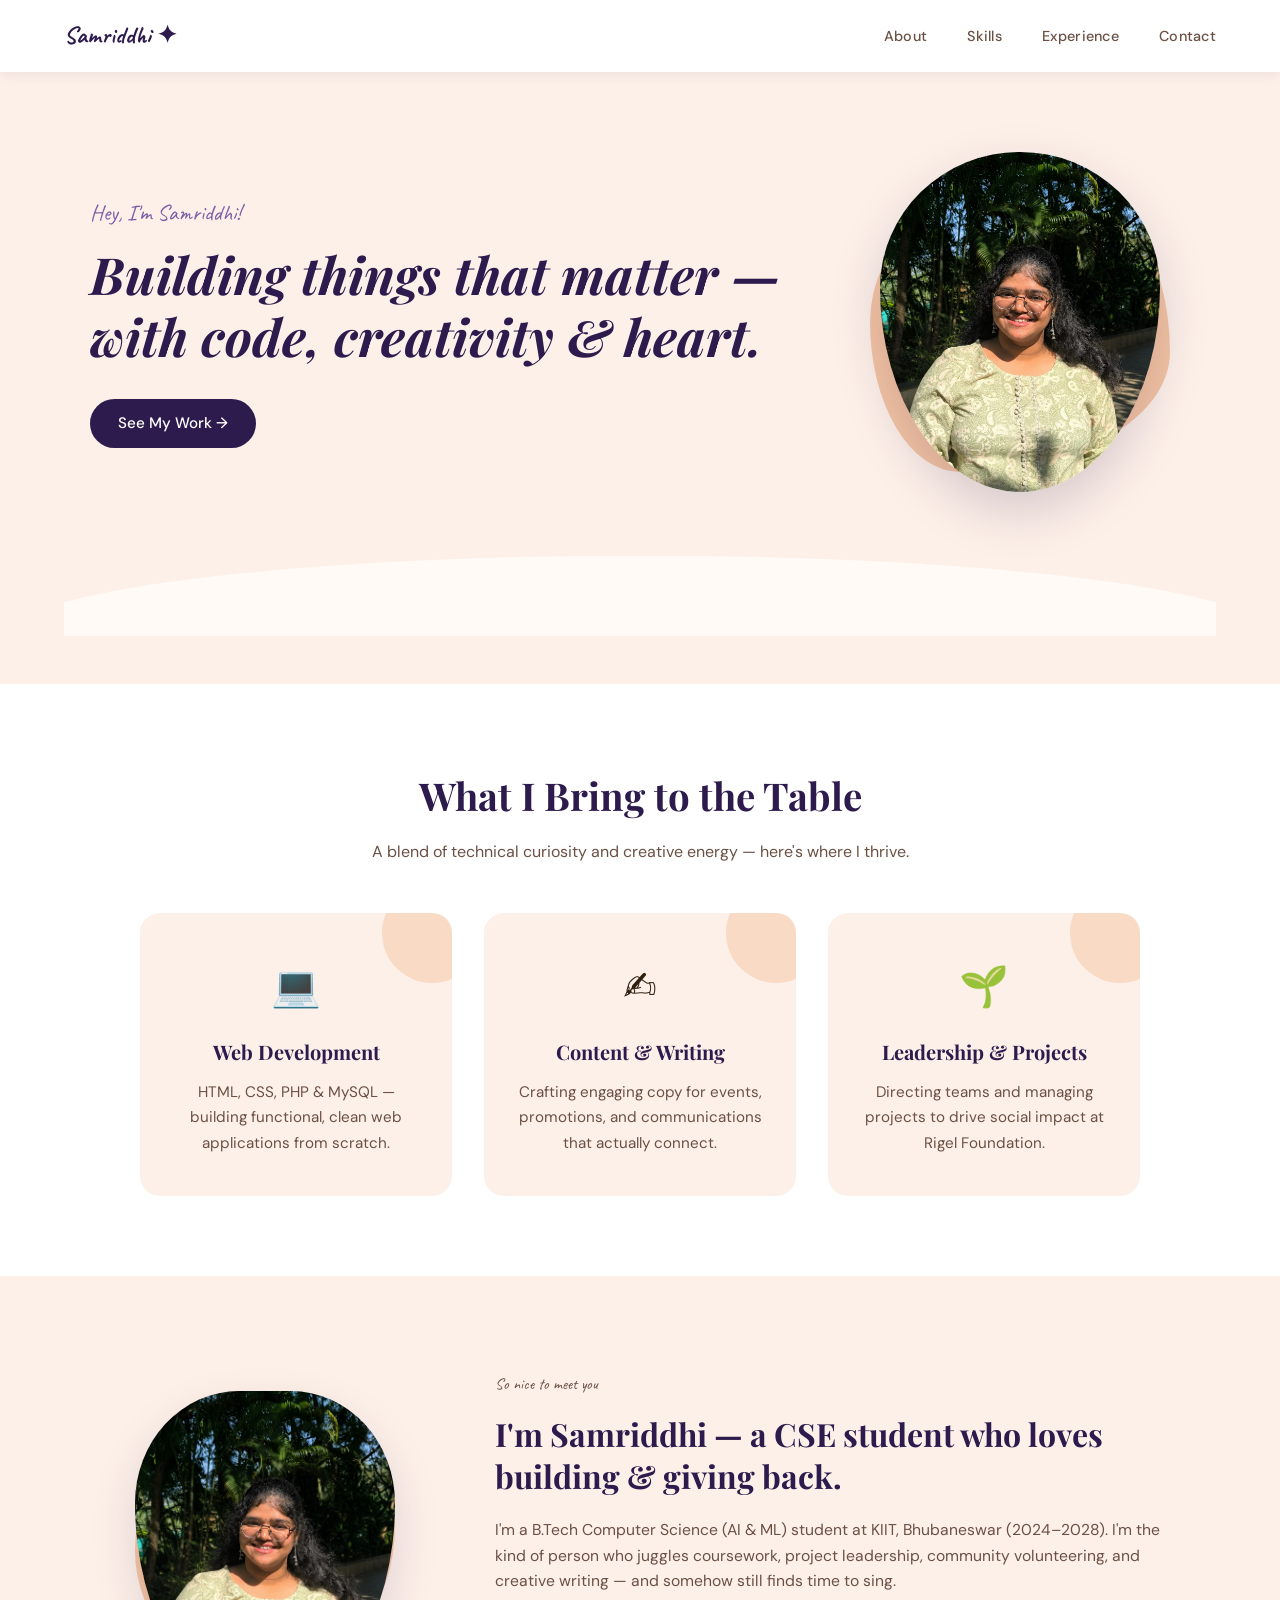
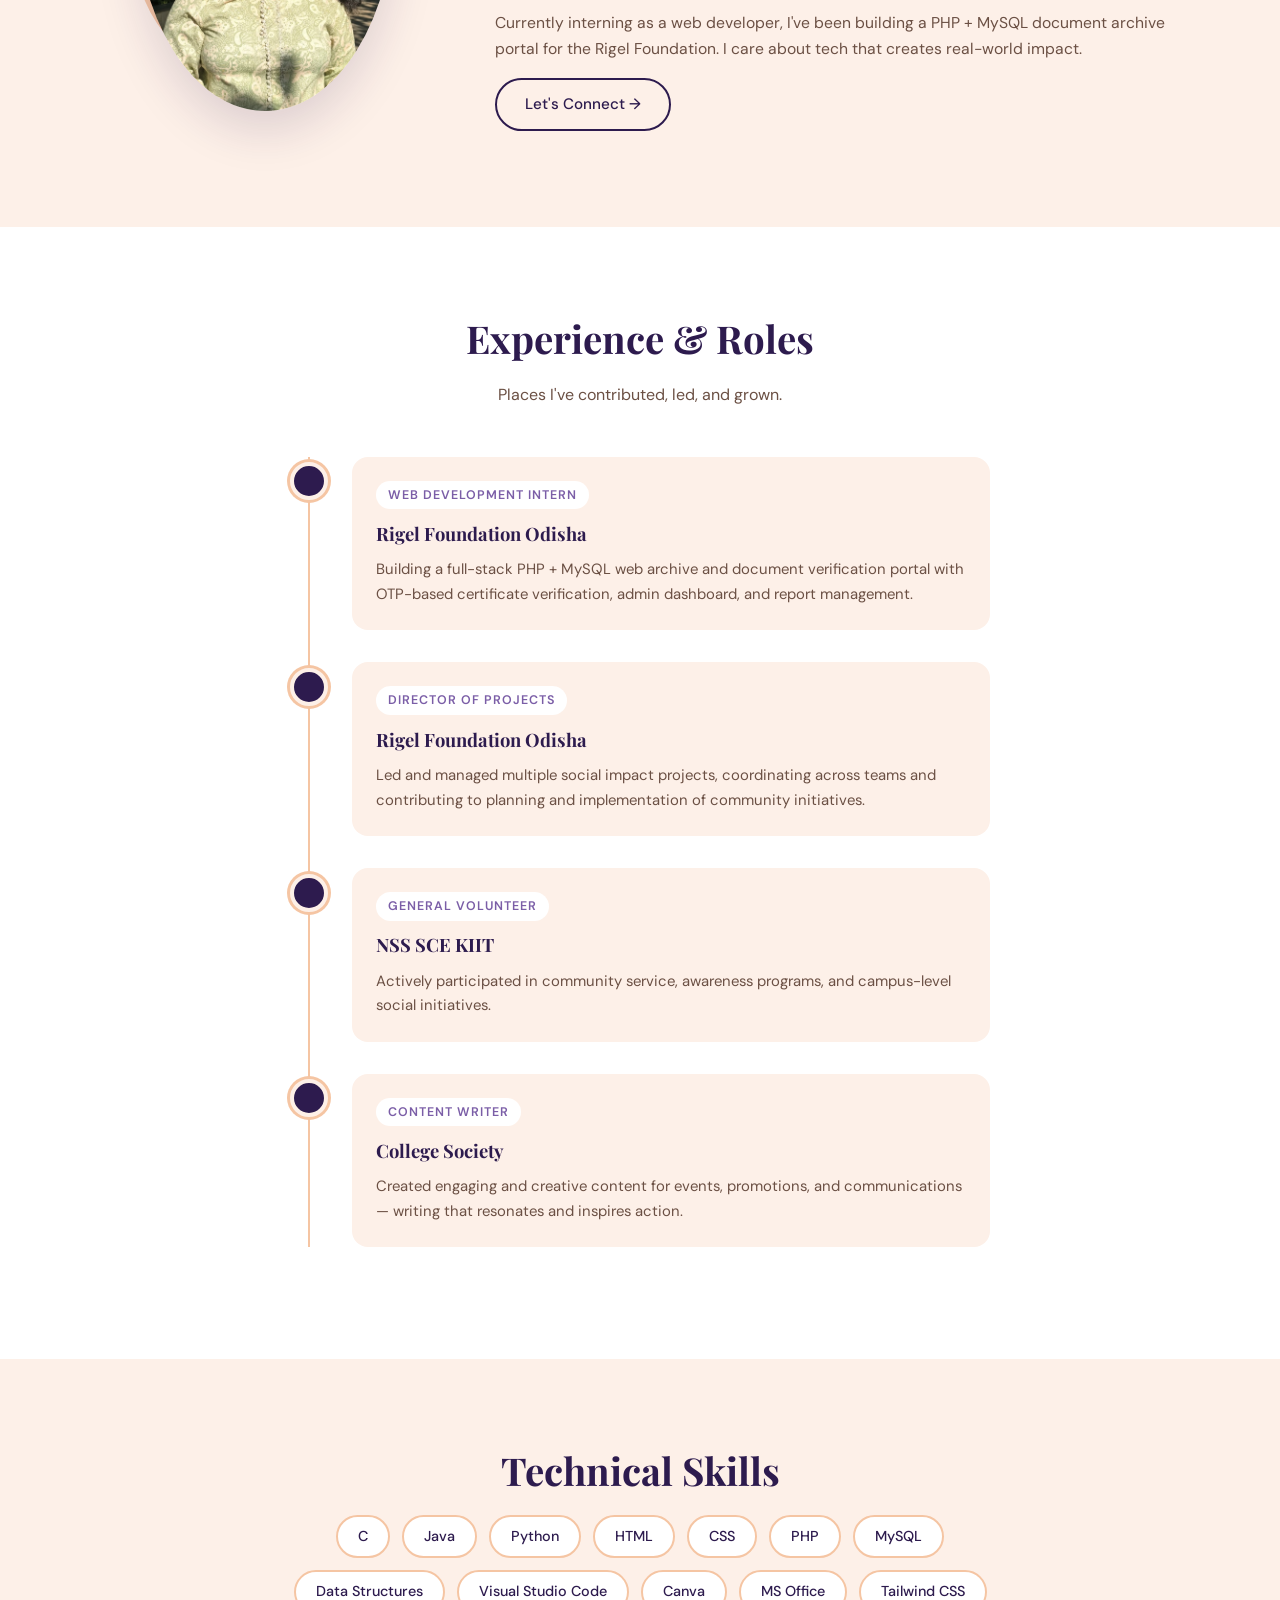
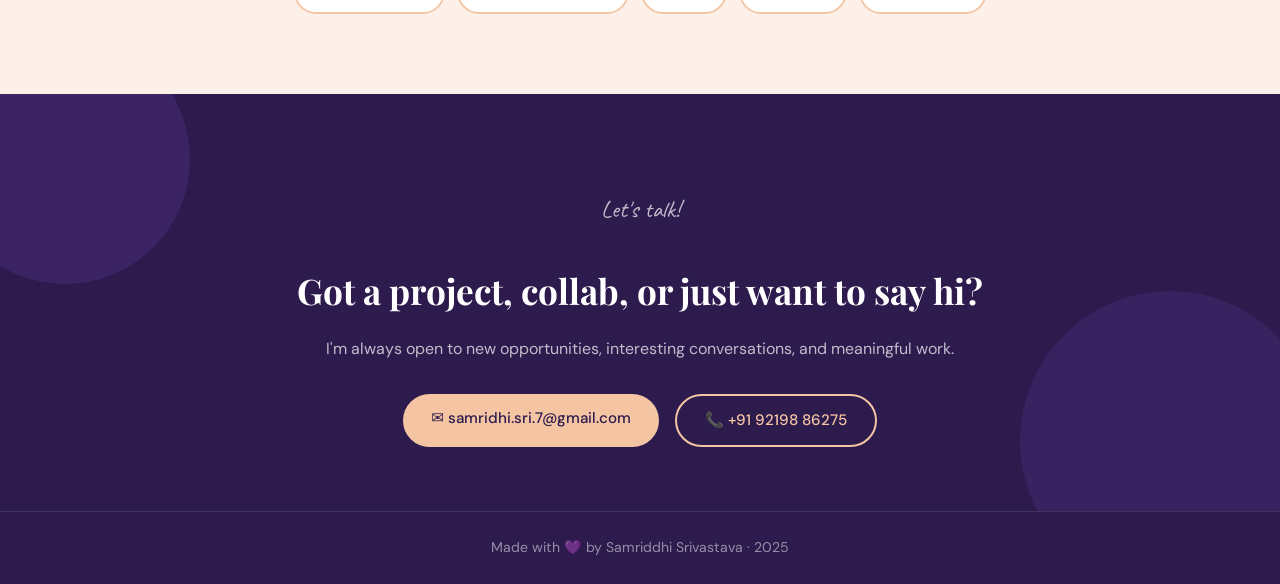
==== index.html @ c571f416 "Initial commit" ====
<!DOCTYPE html>
<html lang="en">
<head>
  <meta charset="UTF-8" />
  <meta name="viewport" content="width=device-width, initial-scale=1.0" />
  <title>Samriddhi Srivastava — Portfolio</title>
  <link rel="stylesheet" href="style.css" />
  <link href="https://fonts.googleapis.com/css2?family=Playfair+Display:ital,wght@0,400;0,700;1,400&family=DM+Sans:wght@300;400;500&family=Caveat:wght@500;700&display=swap" rel="stylesheet" />
</head>
<body>

  <!-- NAV -->
  <nav class="nav">
    <div class="nav-logo">Samriddhi ✦</div>
    <ul class="nav-links">
      <li><a href="#about">About</a></li>
      <li><a href="#skills">Skills</a></li>
      <li><a href="#work">Experience</a></li>
      <li><a href="#contact">Contact</a></li>
    </ul>
  </nav>

  <!-- HERO -->
  <section class="hero">
    <div class="hero-wave-top"></div>
    <div class="hero-content">
      <div class="hero-text">
        <p class="hero-eyebrow">Hey, I'm Samriddhi!</p>
        <h1 class="hero-headline">Building things that matter — with code, creativity & heart.</h1>
        <a href="#work" class="btn-primary">See My Work →</a>
      </div>
      <div class="hero-photo-wrap">
        <div class="hero-blob"></div>
        <img src="public/samriddhi.jpg" alt="Samriddhi Srivastava" class="hero-photo" />
      </div>
    </div>
    <div class="hero-wave-bottom"></div>
  </section>

  <!-- WHAT I DO -->
  <section class="services" id="skills">
    <h2 class="section-title">What I Bring to the Table</h2>
    <p class="section-sub">A blend of technical curiosity and creative energy — here's where I thrive.</p>
    <div class="cards">
      <div class="card">
        <div class="card-icon">💻</div>
        <h3>Web Development</h3>
        <p>HTML, CSS, PHP & MySQL — building functional, clean web applications from scratch.</p>
      </div>
      <div class="card">
        <div class="card-icon">✍️</div>
        <h3>Content & Writing</h3>
        <p>Crafting engaging copy for events, promotions, and communications that actually connect.</p>
      </div>
      <div class="card">
        <div class="card-icon">🌱</div>
        <h3>Leadership & Projects</h3>
        <p>Directing teams and managing projects to drive social impact at Rigel Foundation.</p>
      </div>
    </div>
  </section>

  <!-- ABOUT / MEET ME -->
  <section class="about" id="about">
    <div class="about-inner">
      <div class="about-img-wrap">
        <img src="public/samriddhi.jpg" alt="Samriddhi" class="about-img" />
        <div class="about-blob-deco"></div>
      </div>
      <div class="about-text">
        <p class="about-eyebrow">So nice to meet you</p>
        <h2>I'm Samriddhi — a CSE student who loves building & giving back.</h2>
        <p>I'm a B.Tech Computer Science (AI & ML) student at KIIT, Bhubaneswar (2024–2028). I'm the kind of person who juggles coursework, project leadership, community volunteering, and creative writing — and somehow still finds time to sing.</p>
        <p>Currently interning as a web developer, I've been building a PHP + MySQL document archive portal for the Rigel Foundation. I care about tech that creates real-world impact.</p>
        <a href="mailto:samridhi.sri.7@gmail.com" class="btn-secondary">Let's Connect →</a>
      </div>
    </div>
  </section>

  <!-- EXPERIENCE / WORK -->
  <section class="work" id="work">
    <h2 class="section-title">Experience & Roles</h2>
    <p class="section-sub">Places I've contributed, led, and grown.</p>
    <div class="timeline">

      <div class="tl-item">
        <div class="tl-dot"></div>
        <div class="tl-card">
          <span class="tl-tag">Web Development Intern</span>
          <h3>Rigel Foundation Odisha</h3>
          <p>Building a full-stack PHP + MySQL web archive and document verification portal with OTP-based certificate verification, admin dashboard, and report management.</p>
        </div>
      </div>

      <div class="tl-item">
        <div class="tl-dot"></div>
        <div class="tl-card">
          <span class="tl-tag">Director of Projects</span>
          <h3>Rigel Foundation Odisha</h3>
          <p>Led and managed multiple social impact projects, coordinating across teams and contributing to planning and implementation of community initiatives.</p>
        </div>
      </div>

      <div class="tl-item">
        <div class="tl-dot"></div>
        <div class="tl-card">
          <span class="tl-tag">General Volunteer</span>
          <h3>NSS SCE KIIT</h3>
          <p>Actively participated in community service, awareness programs, and campus-level social initiatives.</p>
        </div>
      </div>

      <div class="tl-item">
        <div class="tl-dot"></div>
        <div class="tl-card">
          <span class="tl-tag">Content Writer</span>
          <h3>College Society</h3>
          <p>Created engaging and creative content for events, promotions, and communications — writing that resonates and inspires action.</p>
        </div>
      </div>

    </div>
  </section>

  <!-- SKILLS GRID -->
  <section class="skillgrid">
    <h2 class="section-title">Technical Skills</h2>
    <div class="skill-pills">
      <span class="pill">C</span>
      <span class="pill">Java</span>
      <span class="pill">Python</span>
      <span class="pill">HTML</span>
      <span class="pill">CSS</span>
      <span class="pill">PHP</span>
      <span class="pill">MySQL</span>
      <span class="pill">Data Structures</span>
      <span class="pill">Visual Studio Code</span>
      <span class="pill">Canva</span>
      <span class="pill">MS Office</span>
      <span class="pill">Tailwind CSS</span>
    </div>
  </section>

  <!-- CONTACT -->
  <section class="contact" id="contact">
    <div class="contact-inner">
      <p class="contact-eyebrow">Let's talk!</p>
      <h2>Got a project, collab, or just want to say hi?</h2>
      <p>I'm always open to new opportunities, interesting conversations, and meaningful work.</p>
      <div class="contact-links">
        <a href="mailto:samridhi.sri.7@gmail.com" class="btn-primary">✉️ samridhi.sri.7@gmail.com</a>
        <a href="tel:+919219886275" class="btn-secondary">📞 +91 92198 86275</a>
      </div>
    </div>
    <div class="contact-wave"></div>
  </section>

  <!-- FOOTER -->
  <footer class="footer">
    <p>Made with 💜 by Samriddhi Srivastava · 2025</p>
  </footer>

  <script src="script.js"></script>
</body>
</html>
---- style.css ----
/* ===== RESET & BASE ===== */
*, *::before, *::after { box-sizing: border-box; margin: 0; padding: 0; }

:root {
  --peach: #f5c5a3;
  --peach-light: #fdf0e8;
  --peach-mid: #f0b48a;
  --purple: #2d1b4e;
  --purple-mid: #4a2d7a;
  --purple-light: #7b5ea7;
  --cream: #fffaf5;
  --text: #2e1f0f;
  --text-light: #6b5044;
  --white: #ffffff;

  --font-display: 'Playfair Display', Georgia, serif;
  --font-body: 'DM Sans', system-ui, sans-serif;
  --font-hand: 'Caveat', cursive;
}

html { scroll-behavior: smooth; }

body {
  font-family: var(--font-body);
  background: var(--cream);
  color: var(--text);
  line-height: 1.65;
  overflow-x: hidden;
}

img { max-width: 100%; display: block; }
a { text-decoration: none; }

/* ===== BUTTONS ===== */
.btn-primary {
  display: inline-block;
  background: var(--purple);
  color: var(--white);
  padding: 0.75rem 1.75rem;
  border-radius: 50px;
  font-family: var(--font-body);
  font-weight: 500;
  font-size: 0.95rem;
  transition: background 0.2s, transform 0.2s;
}
.btn-primary:hover { background: var(--purple-mid); transform: translateY(-2px); }

.btn-secondary {
  display: inline-block;
  background: transparent;
  color: var(--purple);
  padding: 0.75rem 1.75rem;
  border-radius: 50px;
  border: 2px solid var(--purple);
  font-family: var(--font-body);
  font-weight: 500;
  font-size: 0.95rem;
  transition: all 0.2s;
}
.btn-secondary:hover { background: var(--purple); color: var(--white); transform: translateY(-2px); }

/* ===== NAV ===== */
.nav {
  position: sticky;
  top: 0;
  z-index: 100;
  display: flex;
  justify-content: space-between;
  align-items: center;
  padding: 1rem 5%;
  background: var(--white);
  box-shadow: 0 2px 12px rgba(45,27,78,0.08);
}
.nav-logo {
  font-family: var(--font-hand);
  font-size: 1.5rem;
  color: var(--purple);
  font-weight: 700;
}
.nav-links {
  list-style: none;
  display: flex;
  gap: 2.5rem;
}
.nav-links a {
  font-size: 0.9rem;
  color: var(--text-light);
  font-weight: 500;
  letter-spacing: 0.02em;
  transition: color 0.2s;
}
.nav-links a:hover { color: var(--purple); }

/* ===== HERO ===== */
.hero {
  background: var(--peach-light);
  position: relative;
  padding: 5rem 5% 3rem;
  overflow: hidden;
}

.hero-content {
  display: flex;
  align-items: center;
  gap: 4rem;
  max-width: 1100px;
  margin: 0 auto;
}

.hero-text { flex: 1; }

.hero-eyebrow {
  font-family: var(--font-hand);
  font-size: 1.4rem;
  color: var(--purple-light);
  margin-bottom: 0.75rem;
}

.hero-headline {
  font-family: var(--font-display);
  font-size: clamp(2rem, 4vw, 3.2rem);
  color: var(--purple);
  line-height: 1.2;
  margin-bottom: 2rem;
  font-style: italic;
}

.hero-photo-wrap {
  flex: 0 0 340px;
  position: relative;
  display: flex;
  justify-content: center;
}

.hero-blob {
  position: absolute;
  width: 300px;
  height: 300px;
  background: var(--peach);
  border-radius: 60% 40% 70% 30% / 50% 60% 40% 50%;
  top: 50%;
  left: 50%;
  transform: translate(-50%, -50%);
  z-index: 0;
  animation: blobmorphhero 8s ease-in-out infinite;
}

@keyframes blobmorphhero {
  0%, 100% { border-radius: 60% 40% 70% 30% / 50% 60% 40% 50%; }
  50% { border-radius: 40% 60% 30% 70% / 60% 40% 60% 40%; }
}

.hero-photo {
  width: 280px;
  height: 340px;
  object-fit: cover;
  object-position: top;
  border-radius: 50% 50% 50% 50% / 40% 40% 60% 60%;
  position: relative;
  z-index: 1;
  box-shadow: 0 20px 50px rgba(45,27,78,0.18);
}

/* wave divider */
.hero-wave-bottom {
  margin-top: 4rem;
  height: 80px;
  background: var(--cream);
  clip-path: ellipse(55% 100% at 50% 100%);
}

/* ===== SECTION SHARED ===== */
.section-title {
  font-family: var(--font-display);
  font-size: clamp(1.6rem, 3vw, 2.4rem);
  color: var(--purple);
  text-align: center;
  margin-bottom: 0.75rem;
}
.section-sub {
  text-align: center;
  color: var(--text-light);
  font-size: 1rem;
  margin-bottom: 3rem;
  max-width: 540px;
  margin-left: auto;
  margin-right: auto;
}

/* ===== SERVICES (WHAT I DO) ===== */
.services {
  padding: 5rem 5%;
  background: var(--white);
}

.cards {
  display: grid;
  grid-template-columns: repeat(auto-fit, minmax(260px, 1fr));
  gap: 2rem;
  max-width: 1000px;
  margin: 0 auto;
}

.card {
  background: var(--peach-light);
  border-radius: 20px;
  padding: 2.5rem 2rem;
  text-align: center;
  transition: transform 0.25s, box-shadow 0.25s;
  position: relative;
  overflow: hidden;
}
.card::before {
  content: '';
  position: absolute;
  top: -30px; right: -30px;
  width: 100px; height: 100px;
  background: var(--peach);
  border-radius: 50%;
  opacity: 0.5;
}
.card:hover { transform: translateY(-6px); box-shadow: 0 16px 40px rgba(245,197,163,0.5); }

.card-icon { font-size: 2.5rem; margin-bottom: 1rem; }

.card h3 {
  font-family: var(--font-display);
  font-size: 1.25rem;
  color: var(--purple);
  margin-bottom: 0.75rem;
}

.card p { color: var(--text-light); font-size: 0.95rem; }

/* ===== ABOUT ===== */
.about {
  background: var(--peach-light);
  padding: 6rem 5%;
}

.about-inner {
  display: flex;
  align-items: center;
  gap: 5rem;
  max-width: 1050px;
  margin: 0 auto;
}

.about-img-wrap {
  flex: 0 0 300px;
  position: relative;
}

.about-blob-deco {
  position: absolute;
  width: 260px;
  height: 260px;
  background: var(--peach);
  border-radius: 40% 60% 50% 50% / 50% 40% 60% 50%;
  top: 50%;
  left: 50%;
  transform: translate(-50%, -50%);
  z-index: 0;
}

.about-img {
  width: 260px;
  height: 320px;
  object-fit: cover;
  object-position: top;
  border-radius: 40% 40% 50% 50% / 35% 35% 65% 65%;
  position: relative;
  z-index: 1;
  box-shadow: 0 20px 45px rgba(45,27,78,0.15);
  margin: 0 auto;
}

.about-text { flex: 1; }

.about-eyebrow {
  font-family: var(--font-hand);
  font-size: 1.3rem;
  color: var(--purple-light);
  margin-bottom: 0.5rem;
  display: block;
}

.about-text h2 {
  font-family: var(--font-display);
  font-size: clamp(1.4rem, 2.5vw, 2rem);
  color: var(--purple);
  margin-bottom: 1.25rem;
  line-height: 1.3;
}

.about-text p {
  color: var(--text-light);
  margin-bottom: 1rem;
  font-size: 0.98rem;
}

/* ===== WORK / TIMELINE ===== */
.work {
  padding: 5rem 5%;
  background: var(--white);
}

.timeline {
  max-width: 700px;
  margin: 0 auto;
  position: relative;
}

.timeline::before {
  content: '';
  position: absolute;
  left: 18px;
  top: 0; bottom: 0;
  width: 2px;
  background: var(--peach);
}

.tl-item {
  display: flex;
  gap: 1.5rem;
  margin-bottom: 2rem;
  position: relative;
}

.tl-dot {
  flex: 0 0 38px;
  height: 38px;
  border-radius: 50%;
  background: var(--purple);
  border: 4px solid var(--peach-light);
  box-shadow: 0 0 0 3px var(--peach);
  z-index: 1;
  margin-top: 0.35rem;
}

.tl-card {
  background: var(--peach-light);
  border-radius: 16px;
  padding: 1.5rem;
  flex: 1;
  transition: transform 0.2s;
}
.tl-card:hover { transform: translateX(4px); }

.tl-tag {
  font-size: 0.78rem;
  font-weight: 600;
  letter-spacing: 0.08em;
  text-transform: uppercase;
  color: var(--purple-light);
  background: var(--white);
  padding: 0.25rem 0.75rem;
  border-radius: 20px;
  display: inline-block;
  margin-bottom: 0.6rem;
}

.tl-card h3 {
  font-family: var(--font-display);
  font-size: 1.15rem;
  color: var(--purple);
  margin-bottom: 0.5rem;
}

.tl-card p { color: var(--text-light); font-size: 0.93rem; }

/* ===== SKILL PILLS ===== */
.skillgrid {
  background: var(--peach-light);
  padding: 5rem 5%;
  text-align: center;
}

.skill-pills {
  display: flex;
  flex-wrap: wrap;
  gap: 0.75rem;
  justify-content: center;
  max-width: 700px;
  margin: 0 auto;
}

.pill {
  background: var(--white);
  color: var(--purple);
  border: 2px solid var(--peach);
  border-radius: 50px;
  padding: 0.5rem 1.25rem;
  font-size: 0.9rem;
  font-weight: 500;
  transition: all 0.2s;
}
.pill:hover {
  background: var(--purple);
  color: var(--white);
  border-color: var(--purple);
  transform: translateY(-2px);
}

/* ===== CONTACT ===== */
.contact {
  background: var(--purple);
  padding: 6rem 5% 4rem;
  text-align: center;
  position: relative;
  overflow: hidden;
}

.contact::before {
  content: '';
  position: absolute;
  top: -60px; left: -60px;
  width: 250px; height: 250px;
  background: var(--purple-mid);
  border-radius: 50%;
  opacity: 0.5;
}

.contact::after {
  content: '';
  position: absolute;
  bottom: -80px; right: -40px;
  width: 300px; height: 300px;
  background: var(--purple-mid);
  border-radius: 50%;
  opacity: 0.4;
}

.contact-inner { position: relative; z-index: 1; }

.contact-eyebrow {
  font-family: var(--font-hand);
  font-size: 1.5rem;
  color: var(--peach);
  margin-bottom: 0.5rem;
}

.contact h2 {
  font-family: var(--font-display);
  font-size: clamp(1.5rem, 3vw, 2.2rem);
  color: var(--white);
  margin-bottom: 1rem;
}

.contact p { color: rgba(255,255,255,0.7); margin-bottom: 2rem; }

.contact-links {
  display: flex;
  gap: 1rem;
  justify-content: center;
  flex-wrap: wrap;
}

.contact .btn-primary {
  background: var(--peach);
  color: var(--purple);
}
.contact .btn-primary:hover { background: var(--white); }

.contact .btn-secondary {
  border-color: var(--peach);
  color: var(--peach);
}
.contact .btn-secondary:hover { background: var(--peach); color: var(--purple); }

/* ===== FOOTER ===== */
.footer {
  background: var(--purple);
  padding: 1.5rem;
  text-align: center;
  border-top: 1px solid rgba(255,255,255,0.1);
}
.footer p {
  color: rgba(255,255,255,0.5);
  font-size: 0.88rem;
}

/* ===== RESPONSIVE ===== */
@media (max-width: 768px) {
  .hero-content { flex-direction: column-reverse; gap: 2rem; text-align: center; }
  .hero-photo-wrap { flex: unset; }
  .about-inner { flex-direction: column; gap: 2rem; text-align: center; }
  .about-img-wrap { margin: 0 auto; }
  .nav-links { gap: 1.25rem; }
  .timeline::before { left: 14px; }
  .tl-dot { flex: 0 0 30px; height: 30px; }
}

@media (max-width: 500px) {
  .nav-links { display: none; }
  .hero-photo { width: 220px; height: 270px; }
  .hero-blob { width: 240px; height: 240px; }
}

/* ===== FADE IN ON SCROLL ===== */
.fade-in {
  opacity: 0;
  transform: translateY(24px);
  transition: opacity 0.6s ease, transform 0.6s ease;
}
.fade-in.visible {
  opacity: 1;
  transform: translateY(0);
}
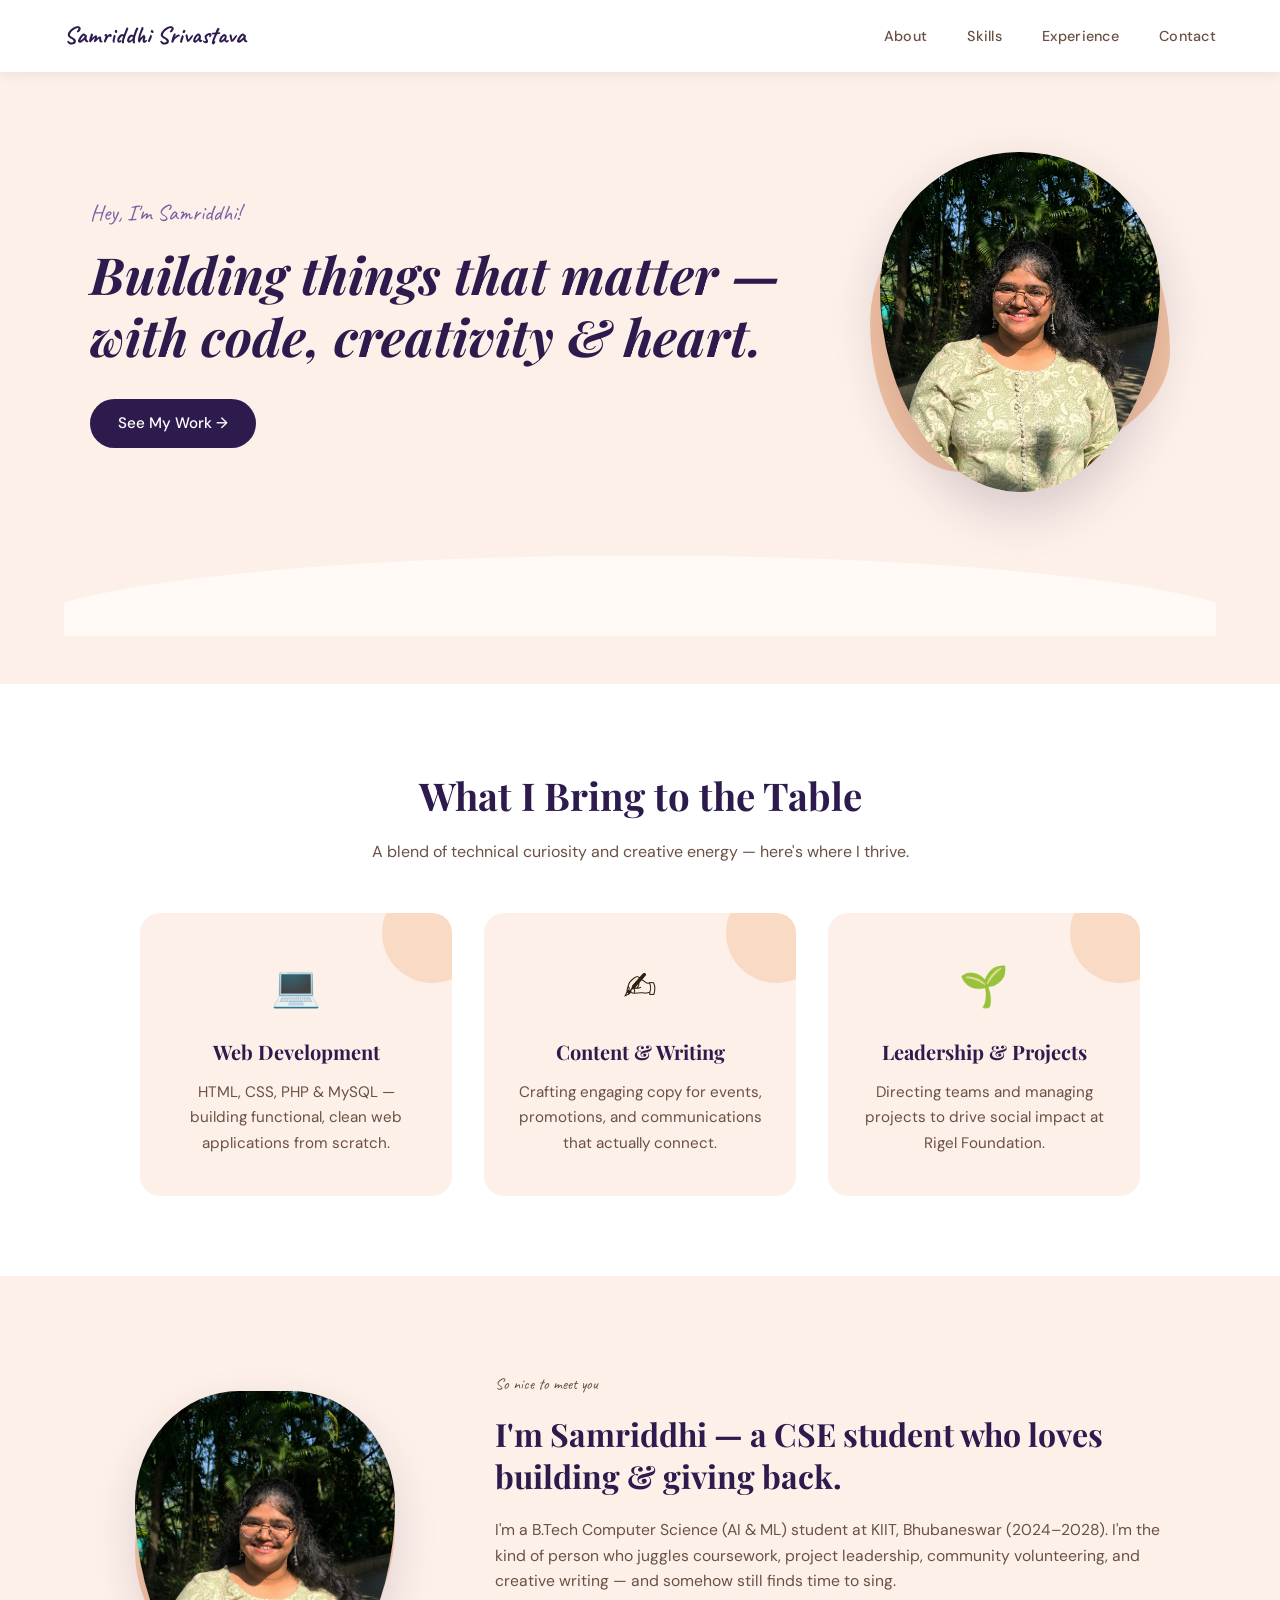
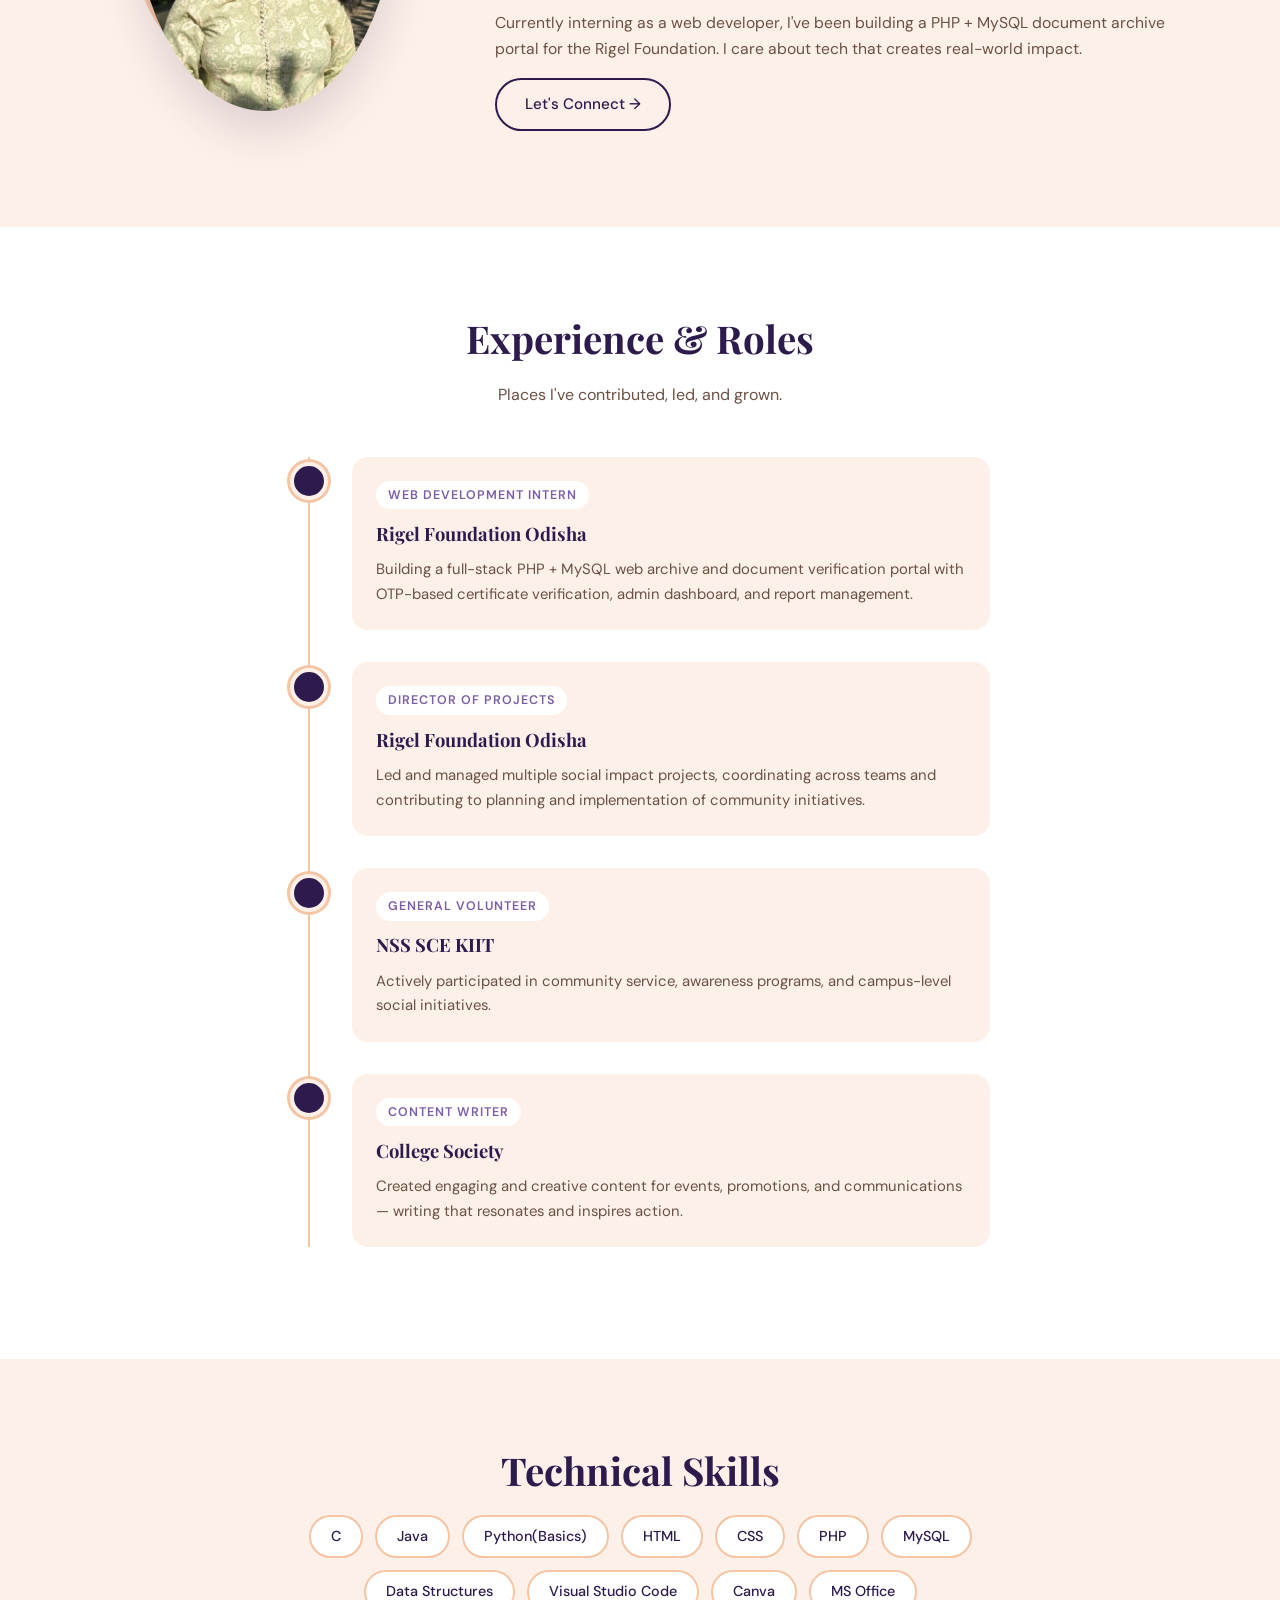
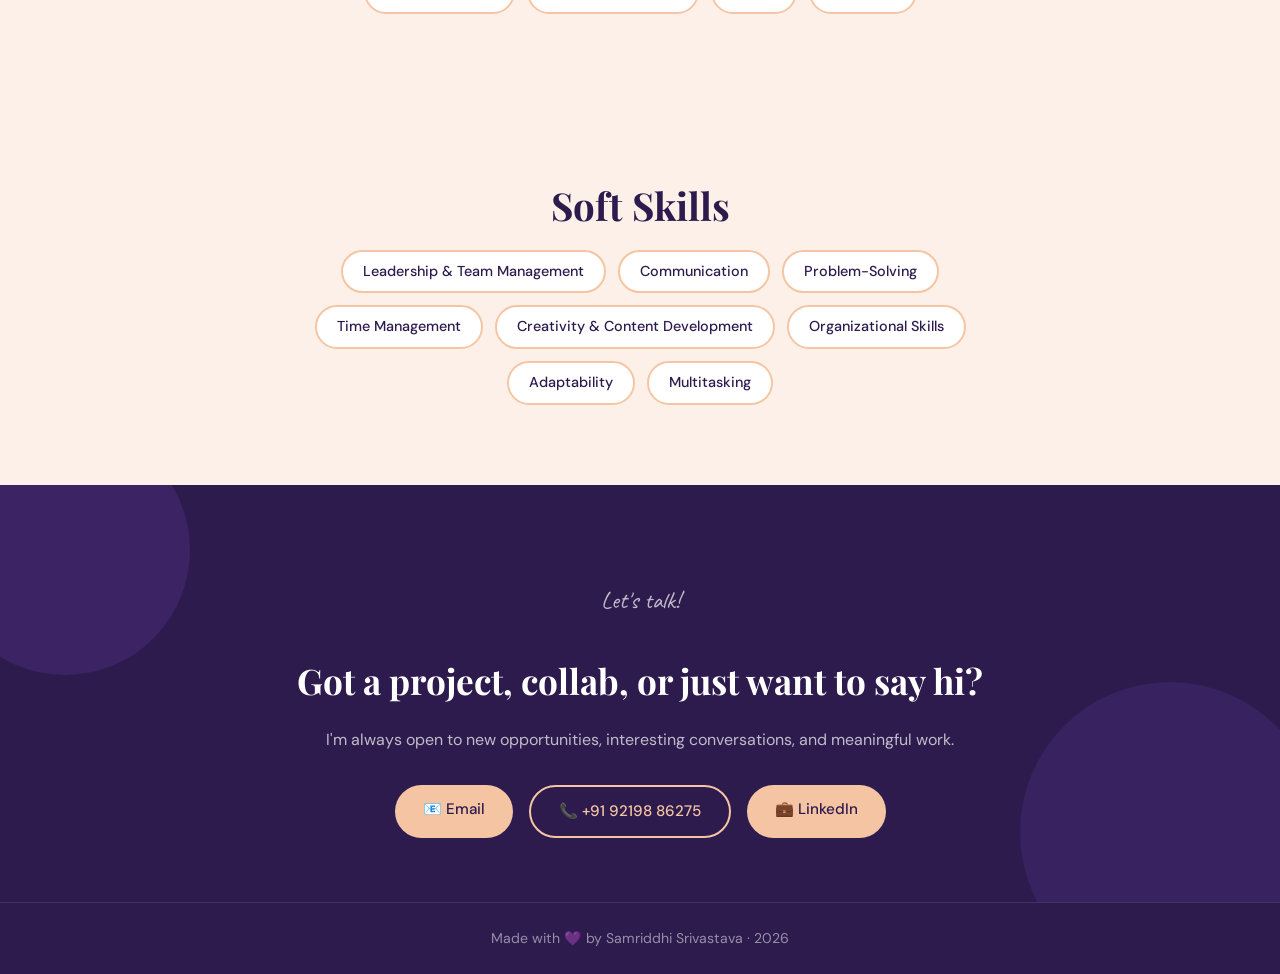
==== commit 3cb25b1a: "Initial commit" ====
--- a/index.html
+++ b/index.html
@@ -9,9 +9,8 @@
 </head>
 <body>
 
-  <!-- NAV -->
   <nav class="nav">
-    <div class="nav-logo">Samriddhi ✦</div>
+    <div class="nav-logo">Samriddhi Srivastava</div>
     <ul class="nav-links">
       <li><a href="#about">About</a></li>
       <li><a href="#skills">Skills</a></li>
@@ -20,7 +19,6 @@
     </ul>
   </nav>
 
-  <!-- HERO -->
   <section class="hero">
     <div class="hero-wave-top"></div>
     <div class="hero-content">
@@ -37,7 +35,6 @@
     <div class="hero-wave-bottom"></div>
   </section>
 
-  <!-- WHAT I DO -->
   <section class="services" id="skills">
     <h2 class="section-title">What I Bring to the Table</h2>
     <p class="section-sub">A blend of technical curiosity and creative energy — here's where I thrive.</p>
@@ -60,7 +57,6 @@
     </div>
   </section>
 
-  <!-- ABOUT / MEET ME -->
   <section class="about" id="about">
     <div class="about-inner">
       <div class="about-img-wrap">
@@ -72,12 +68,11 @@
         <h2>I'm Samriddhi — a CSE student who loves building & giving back.</h2>
         <p>I'm a B.Tech Computer Science (AI & ML) student at KIIT, Bhubaneswar (2024–2028). I'm the kind of person who juggles coursework, project leadership, community volunteering, and creative writing — and somehow still finds time to sing.</p>
         <p>Currently interning as a web developer, I've been building a PHP + MySQL document archive portal for the Rigel Foundation. I care about tech that creates real-world impact.</p>
-        <a href="mailto:samridhi.sri.7@gmail.com" class="btn-secondary">Let's Connect →</a>
+        <a href="https://mail.google.com/mail/?view=cm&to=samridhi.sri.7@gmail.com" target="_blank" class="btn-secondary">Let's Connect →</a>
       </div>
     </div>
   </section>
 
-  <!-- EXPERIENCE / WORK -->
   <section class="work" id="work">
     <h2 class="section-title">Experience & Roles</h2>
     <p class="section-sub">Places I've contributed, led, and grown.</p>
@@ -122,13 +117,12 @@
     </div>
   </section>
 
-  <!-- SKILLS GRID -->
   <section class="skillgrid">
     <h2 class="section-title">Technical Skills</h2>
     <div class="skill-pills">
       <span class="pill">C</span>
       <span class="pill">Java</span>
-      <span class="pill">Python</span>
+      <span class="pill">Python(Basics)</span>
       <span class="pill">HTML</span>
       <span class="pill">CSS</span>
       <span class="pill">PHP</span>
@@ -137,27 +131,38 @@
       <span class="pill">Visual Studio Code</span>
       <span class="pill">Canva</span>
       <span class="pill">MS Office</span>
-      <span class="pill">Tailwind CSS</span>
     </div>
   </section>
 
-  <!-- CONTACT -->
+  <section class="skillgrid">
+    <h2 class="section-title">Soft Skills</h2>
+    <div class="skill-pills">
+      <span class="pill">Leadership & Team Management</span>
+      <span class="pill">Communication</span>
+      <span class="pill">Problem-Solving</span>
+      <span class="pill">Time Management</span>
+      <span class="pill">Creativity & Content Development</span>
+      <span class="pill">Organizational Skills</span>
+      <span class="pill">Adaptability</span>
+      <span class="pill">Multitasking</span>
+    </div>
+  </section>
+
   <section class="contact" id="contact">
     <div class="contact-inner">
       <p class="contact-eyebrow">Let's talk!</p>
       <h2>Got a project, collab, or just want to say hi?</h2>
       <p>I'm always open to new opportunities, interesting conversations, and meaningful work.</p>
       <div class="contact-links">
-        <a href="mailto:samridhi.sri.7@gmail.com" class="btn-primary">✉️ samridhi.sri.7@gmail.com</a>
+        <a href="https://mail.google.com/mail/?view=cm&to=samridhi.sri.7@gmail.com" target="_blank" class="btn-primary">📧 Email</a>
         <a href="tel:+919219886275" class="btn-secondary">📞 +91 92198 86275</a>
+        <a href="https://www.linkedin.com/in/samriddhi-srivastava-b7851040a" target="_blank" class="btn-primary">💼 LinkedIn</a>
       </div>
     </div>
-    <div class="contact-wave"></div>
   </section>
 
-  <!-- FOOTER -->
   <footer class="footer">
-    <p>Made with 💜 by Samriddhi Srivastava · 2025</p>
+    <p>Made with 💜 by Samriddhi Srivastava · 2026</p>
   </footer>
 
   <script src="script.js"></script>
--- a/style.css
+++ b/style.css
@@ -1,4 +1,3 @@
-/* ===== RESET & BASE ===== */
 *, *::before, *::after { box-sizing: border-box; margin: 0; padding: 0; }
 
 :root {
@@ -31,7 +30,6 @@
 img { max-width: 100%; display: block; }
 a { text-decoration: none; }
 
-/* ===== BUTTONS ===== */
 .btn-primary {
   display: inline-block;
   background: var(--purple);
@@ -59,7 +57,6 @@
 }
 .btn-secondary:hover { background: var(--purple); color: var(--white); transform: translateY(-2px); }
 
-/* ===== NAV ===== */
 .nav {
   position: sticky;
   top: 0;
@@ -91,7 +88,6 @@
 }
 .nav-links a:hover { color: var(--purple); }
 
-/* ===== HERO ===== */
 .hero {
   background: var(--peach-light);
   position: relative;
@@ -151,17 +147,16 @@
 }
 
 .hero-photo {
-  width: 280px;
-  height: 340px;
-  object-fit: cover;
-  object-position: top;
-  border-radius: 50% 50% 50% 50% / 40% 40% 60% 60%;
-  position: relative;
-  z-index: 1;
-  box-shadow: 0 20px 50px rgba(45,27,78,0.18);
-}
-
-/* wave divider */
+    width: 280px;
+    height: 340px;
+    object-fit: cover;
+    object-position: center 15%;
+    border-radius: 50% 50% 50% 50% / 40% 40% 60% 60%; 
+    position: relative;
+    z-index: 1;
+    box-shadow: 0 20px 50px rgba(45, 27, 78, 0.18);
+}
+
 .hero-wave-bottom {
   margin-top: 4rem;
   height: 80px;
@@ -169,7 +164,6 @@
   clip-path: ellipse(55% 100% at 50% 100%);
 }
 
-/* ===== SECTION SHARED ===== */
 .section-title {
   font-family: var(--font-display);
   font-size: clamp(1.6rem, 3vw, 2.4rem);
@@ -187,7 +181,6 @@
   margin-right: auto;
 }
 
-/* ===== SERVICES (WHAT I DO) ===== */
 .services {
   padding: 5rem 5%;
   background: var(--white);
@@ -210,6 +203,7 @@
   position: relative;
   overflow: hidden;
 }
+
 .card::before {
   content: '';
   position: absolute;
@@ -232,7 +226,6 @@
 
 .card p { color: var(--text-light); font-size: 0.95rem; }
 
-/* ===== ABOUT ===== */
 .about {
   background: var(--peach-light);
   padding: 6rem 5%;
@@ -299,7 +292,6 @@
   font-size: 0.98rem;
 }
 
-/* ===== WORK / TIMELINE ===== */
 .work {
   padding: 5rem 5%;
   background: var(--white);
@@ -369,7 +361,6 @@
 
 .tl-card p { color: var(--text-light); font-size: 0.93rem; }
 
-/* ===== SKILL PILLS ===== */
 .skillgrid {
   background: var(--peach-light);
   padding: 5rem 5%;
@@ -395,6 +386,7 @@
   font-weight: 500;
   transition: all 0.2s;
 }
+
 .pill:hover {
   background: var(--purple);
   color: var(--white);
@@ -402,7 +394,6 @@
   transform: translateY(-2px);
 }
 
-/* ===== CONTACT ===== */
 .contact {
   background: var(--purple);
   padding: 6rem 5% 4rem;
@@ -468,19 +459,18 @@
 }
 .contact .btn-secondary:hover { background: var(--peach); color: var(--purple); }
 
-/* ===== FOOTER ===== */
 .footer {
   background: var(--purple);
   padding: 1.5rem;
   text-align: center;
   border-top: 1px solid rgba(255,255,255,0.1);
 }
+
 .footer p {
   color: rgba(255,255,255,0.5);
   font-size: 0.88rem;
 }
 
-/* ===== RESPONSIVE ===== */
 @media (max-width: 768px) {
   .hero-content { flex-direction: column-reverse; gap: 2rem; text-align: center; }
   .hero-photo-wrap { flex: unset; }
@@ -495,15 +485,4 @@
   .nav-links { display: none; }
   .hero-photo { width: 220px; height: 270px; }
   .hero-blob { width: 240px; height: 240px; }
-}
-
-/* ===== FADE IN ON SCROLL ===== */
-.fade-in {
-  opacity: 0;
-  transform: translateY(24px);
-  transition: opacity 0.6s ease, transform 0.6s ease;
-}
-.fade-in.visible {
-  opacity: 1;
-  transform: translateY(0);
-}
+}
